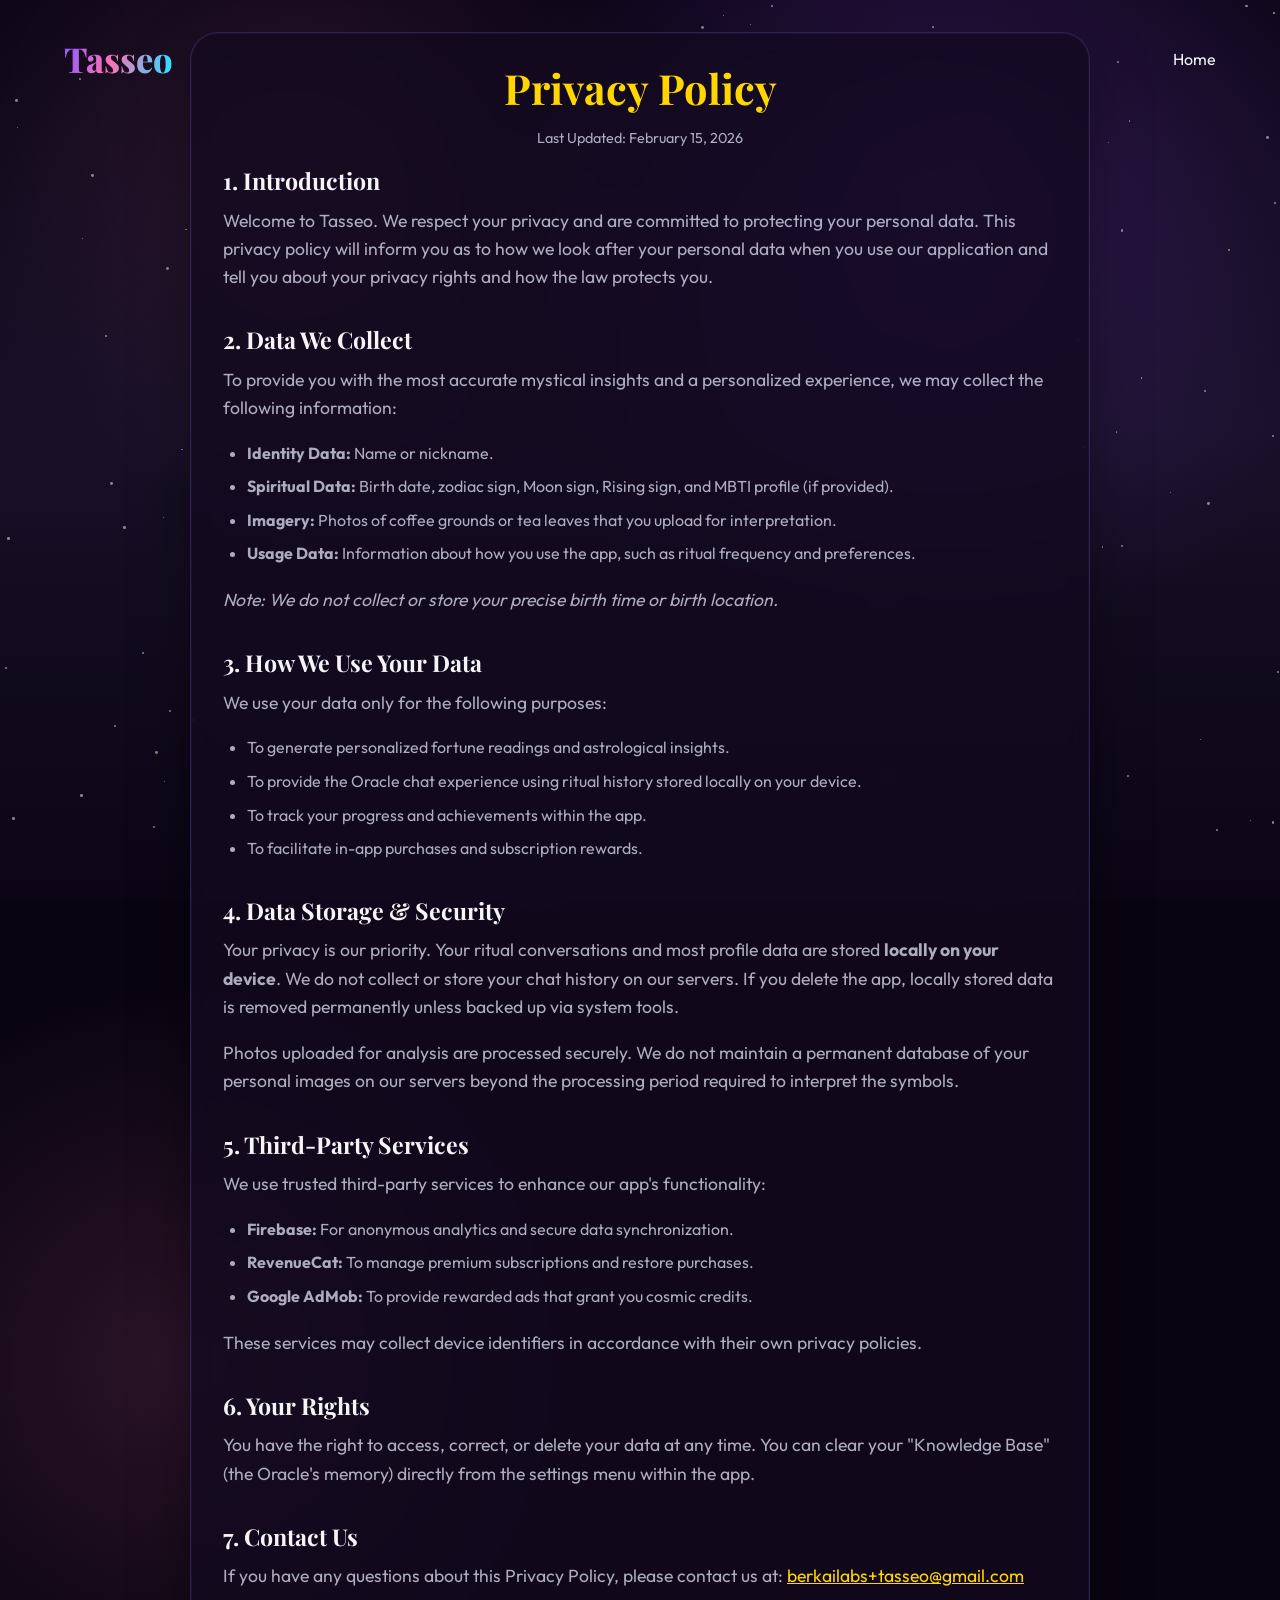
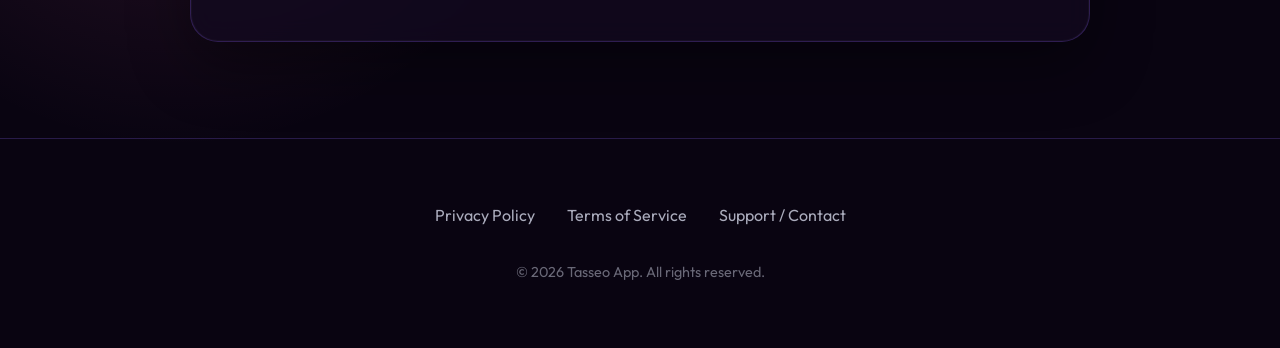
==== privacy.html @ 3be17730 "yeniden design" ====
<!DOCTYPE html>
<html lang="en">
<head>
    <meta charset="UTF-8">
    <meta name="viewport" content="width=device-width, initial-scale=1.0">
    <title>Tasseo | Privacy Policy</title>
    <link rel="stylesheet" href="styles.css">
    <style>
        .last-updated {
            text-align: center;
            color: var(--text-secondary);
            font-size: 0.9rem;
            margin-bottom: 3rem;
        }
    </style>
</head>
<body>

    <div class="stars-container" id="stars"></div>

    <nav>
        <a href="index.html" class="logo">Tasseo</a>
        <div class="nav-links">
            <a href="index.html">Home</a>
        </div>
    </nav>

    <main class="container">
        <div class="glass-card content-card">
            <h1 class="legal-title">Privacy Policy</h1>
            <p class="last-updated">Last Updated: February 15, 2026</p>

            <section>
                <h2>1. Introduction</h2>
                <p>Welcome to Tasseo. We respect your privacy and are committed to protecting your personal data. This privacy policy will inform you as to how we look after your personal data when you use our application and tell you about your privacy rights and how the law protects you.</p>
            </section>

            <section>
                <h2>2. Data We Collect</h2>
                <p>To provide you with the most accurate mystical insights and a personalized experience, we may collect the following information:</p>
                <ul>
                    <li><strong>Identity Data:</strong> Name or nickname.</li>
                    <li><strong>Spiritual Data:</strong> Birth date, zodiac sign, Moon sign, Rising sign, and MBTI profile (if provided).</li>
                    <li><strong>Imagery:</strong> Photos of coffee grounds or tea leaves that you upload for interpretation.</li>
                    <li><strong>Usage Data:</strong> Information about how you use the app, such as ritual frequency and preferences.</li>
                </ul>
                <p><em>Note: We do not collect or store your precise birth time or birth location.</em></p>
            </section>

            <section>
                <h2>3. How We Use Your Data</h2>
                <p>We use your data only for the following purposes:</p>
                <ul>
                    <li>To generate personalized fortune readings and astrological insights.</li>
                    <li>To provide the Oracle chat experience using ritual history stored locally on your device.</li>
                    <li>To track your progress and achievements within the app.</li>
                    <li>To facilitate in-app purchases and subscription rewards.</li>
                </ul>
            </section>

            <section>
                <h2>4. Data Storage & Security</h2>
                <p>Your privacy is our priority. Your ritual conversations and most profile data are stored <strong>locally on your device</strong>. We do not collect or store your chat history on our servers. If you delete the app, locally stored data is removed permanently unless backed up via system tools.</p>
                <p>Photos uploaded for analysis are processed securely. We do not maintain a permanent database of your personal images on our servers beyond the processing period required to interpret the symbols.</p>
            </section>

            <section>
                <h2>5. Third-Party Services</h2>
                <p>We use trusted third-party services to enhance our app's functionality:</p>
                <ul>
                    <li><strong>Firebase:</strong> For anonymous analytics and secure data synchronization.</li>
                    <li><strong>RevenueCat:</strong> To manage premium subscriptions and restore purchases.</li>
                    <li><strong>Google AdMob:</strong> To provide rewarded ads that grant you cosmic credits.</li>
                </ul>
                <p>These services may collect device identifiers in accordance with their own privacy policies.</p>
            </section>

            <section>
                <h2>6. Your Rights</h2>
                <p>You have the right to access, correct, or delete your data at any time. You can clear your "Knowledge Base" (the Oracle's memory) directly from the settings menu within the app.</p>
            </section>

            <section>
                <h2>7. Contact Us</h2>
                <p>If you have any questions about this Privacy Policy, please contact us at: <a href="mailto:berkailabs+tasseo@gmail.com" style="color: var(--celestial-gold);">berkailabs+tasseo@gmail.com</a></p>
            </section>
        </div>
    </main>

    <footer>
        <div class="container footer-content">
            <div class="footer-links">
                <a href="privacy.html">Privacy Policy</a>
                <a href="terms.html">Terms of Service</a>
                <a href="support.html">Support / Contact</a>
            </div>
            <div class="copyright">
                &copy; 2026 Tasseo App. All rights reserved.
            </div>
        </div>
    </footer>

    <script>
        const container = document.getElementById('stars');
        const starCount = 150;
        for (let i = 0; i < starCount; i++) {
            const star = document.createElement('div');
            star.className = 'star';
            const x = Math.random() * 100;
            const y = Math.random() * 100;
            const size = Math.random() * 2 + 1;
            const duration = Math.random() * 3 + 2;
            const delay = Math.random() * 5;
            star.style.left = `${x}%`;
            star.style.top = `${y}%`;
            star.style.width = `${size}px`;
            star.style.height = `${size}px`;
            star.style.setProperty('--duration', `${duration}s`);
            star.style.animationDelay = `${delay}s`;
            container.appendChild(star);
        }
    </script>
</body>
</html>
---- styles.css ----
/* Shared Styles for Tasseo Website */

@import url('https://fonts.googleapis.com/css2?family=Outfit:wght@300;400;600;700;800&family=Playfair+Display:wght@700;800&display=swap');

:root {
    --mystic-purple: #251044;
    --deep-violet: #14091f;
    --celestial-gold: #ffd600;
    --oracle-pink: #ff71b5;
    --oracle-violet: #8e5cff;
    --ethereal-teal: #38d8ff;
    --void-black: #090411;
    --text-primary: #F5F5F7;
    --text-secondary: rgba(221, 225, 242, 0.76);
    --muted-text: #7f879d;
    --glass-bg: rgba(18, 10, 31, 0.78);
    --glass-border: rgba(143, 100, 255, 0.24);
    --pink-border: rgba(255, 113, 181, 0.36);
}

* {
    margin: 0;
    padding: 0;
    box-sizing: border-box;
    font-family: 'Outfit', sans-serif;
}

body {
    background:
        radial-gradient(circle at 74% 12%, rgba(142, 92, 255, 0.22), transparent 30rem),
        radial-gradient(circle at 14% 70%, rgba(255, 113, 181, 0.14), transparent 24rem),
        var(--void-black);
    color: var(--text-primary);
    line-height: 1.6;
    overflow-x: hidden;
    display: flex;
    flex-direction: column;
    min-height: 100vh;
}

/* Background Animation */
.stars-container {
    position: fixed;
    top: 0;
    left: 0;
    width: 100vw;
    height: 100vh;
    z-index: -1;
    background:
        radial-gradient(circle at 74% 22%, rgba(108, 51, 176, 0.34), transparent 28rem),
        radial-gradient(circle at 23% 18%, rgba(255, 113, 181, 0.12), transparent 22rem),
        linear-gradient(180deg, #0b0515 0%, #171027 48%, #0b0515 100%);
    overflow: hidden;
}

.star {
    position: absolute;
    background: white;
    border-radius: 50%;
    opacity: 0.5;
    animation: twinkle var(--duration, 3s) infinite ease-in-out;
}

@keyframes twinkle {
    0%, 100% { opacity: 0.2; transform: scale(1); }
    50% { opacity: 1; transform: scale(1.2); }
}

/* Navigation */
nav {
    display: flex;
    justify-content: space-between;
    align-items: center;
    padding: 2rem 5%;
    position: absolute;
    top: 0;
    left: 0;
    width: 100%;
    z-index: 10;
}

.logo {
    font-family: 'Playfair Display', serif;
    font-size: 2.15rem;
    font-weight: 800;
    letter-spacing: 0;
    background: linear-gradient(105deg, #9b5cff 8%, var(--oracle-pink) 45%, var(--ethereal-teal) 92%);
    -webkit-background-clip: text;
    -webkit-text-fill-color: transparent;
    text-decoration: none;
}

.nav-links {
    display: flex;
    gap: 2rem;
}

.nav-links a {
    color: var(--text-primary);
    text-decoration: none;
    font-weight: 400;
    transition: color 0.3s;
}

.nav-links a:hover {
    color: var(--oracle-pink);
}

/* Layout */
main {
    flex: 1;
    padding-top: 5.5rem;
}

.container {
    max-width: 1200px;
    margin: 0 auto;
    padding: 0 2rem;
}

.glass-card {
    background: var(--glass-bg);
    backdrop-filter: blur(12px);
    -webkit-backdrop-filter: blur(12px);
    border: 1px solid var(--glass-border);
    border-radius: 28px;
    padding: 2rem;
    box-shadow: 0 24px 60px rgba(0, 0, 0, 0.38), inset 0 0 0 1px rgba(255, 255, 255, 0.03);
}

.content-card {
    max-width: 900px;
    margin: 2rem auto;
}

.content-card section {
    margin-top: 2.25rem;
}

.content-card section:first-of-type {
    margin-top: 0;
}

.content-card h2 {
    font-size: 1.45rem;
    margin-bottom: 0.85rem;
}

.content-card p {
    margin-bottom: 1.15rem;
}

.content-card ul {
    margin-top: 0.35rem;
    margin-bottom: 1.2rem;
}

.legal-title {
    font-size: clamp(2rem, 4vw, 2.6rem);
    text-align: center;
    color: var(--celestial-gold);
    -webkit-text-fill-color: currentColor;
    background: none;
    margin-bottom: 1rem;
}

/* Typography elements */
h1 {
    font-family: 'Playfair Display', serif;
    font-size: clamp(4rem, 9vw, 8rem);
    margin-bottom: 1rem;
    background: linear-gradient(105deg, #a268ff 5%, var(--oracle-pink) 48%, #60dbff 94%);
    -webkit-background-clip: text;
    -webkit-text-fill-color: transparent;
    line-height: 1.1;
}

h1 span {
    background: linear-gradient(135deg, var(--oracle-pink), var(--ethereal-teal));
    -webkit-background-clip: text;
    -webkit-text-fill-color: transparent;
}

h2 {
    font-family: 'Playfair Display', serif;
    font-size: clamp(2.1rem, 4vw, 4rem);
    color: var(--text-primary);
    margin-bottom: 1.5rem;
    line-height: 1.08;
}

h3 {
    font-size: 1.45rem;
    color: var(--text-primary);
    margin: 1.25rem 0 0.75rem;
}

p {
    color: var(--text-secondary);
    font-size: 1.1rem;
    margin-bottom: 1.5rem;
}

ul {
    padding-left: 1.5rem;
    margin-bottom: 1.5rem;
}

li {
    color: var(--text-secondary);
    margin-bottom: 0.5rem;
}

/* Buttons */
.btn {
    display: inline-flex;
    align-items: center;
    justify-content: center;
    padding: 1rem 2rem;
    border-radius: 50px;
    font-weight: 600;
    text-decoration: none;
    transition: all 0.3s ease;
    gap: 0.5rem;
}

.btn-primary {
    background: linear-gradient(135deg, var(--oracle-pink), #b66dff);
    color: #120718;
    box-shadow: 0 10px 30px rgba(255, 113, 181, 0.28);
}

.btn-primary:hover {
    transform: translateY(-2px);
    box-shadow: 0 12px 34px rgba(255, 113, 181, 0.38);
}

.btn-secondary {
    background: var(--glass-bg);
    border: 1px solid var(--glass-border);
    color: var(--text-primary);
    backdrop-filter: blur(10px);
}

.btn-secondary:hover {
    background: rgba(255, 255, 255, 0.1);
    transform: translateY(-2px);
}

/* Store Badge Styles */
.store-badges {
    display: flex;
    gap: 1rem;
    margin-top: 2rem;
}

.store-badge {
    height: 50px;
    transition: transform 0.3s;
}

.store-badge:hover {
    transform: scale(1.05);
}

/* Footer */
footer {
    padding: 4rem 2rem;
    text-align: center;
    border-top: 1px solid var(--glass-border);
    margin-top: 4rem;
}

.footer-content {
    display: flex;
    flex-direction: column;
    gap: 2rem;
    align-items: center;
}

.footer-links {
    display: flex;
    gap: 2rem;
    flex-wrap: wrap;
    justify-content: center;
}

footer a {
    color: var(--text-secondary);
    text-decoration: none;
    transition: color 0.3s;
}

footer a:hover {
    color: var(--oracle-pink);
}

.hero {
    display: grid;
    grid-template-columns: minmax(0, 0.92fr) minmax(420px, 1.08fr);
    align-items: center;
    min-height: calc(100vh - 5.5rem);
    gap: 4rem;
    padding-top: 3rem;
    padding-bottom: 5rem;
}

.hero-copy {
    position: relative;
    z-index: 2;
}

.hero-kicker {
    color: var(--text-primary);
    font-family: 'Playfair Display', serif;
    font-size: clamp(2rem, 3vw, 3.1rem);
    line-height: 1.18;
    margin-bottom: 1rem;
}

.hero-text {
    max-width: 42rem;
    font-size: 1.22rem;
}

.hero-actions,
.ritual-row {
    display: flex;
    align-items: center;
    flex-wrap: wrap;
    gap: 1rem;
}

.hero-actions {
    margin: 2rem 0;
}

.ritual-row div {
    display: flex;
    align-items: center;
    gap: 0.7rem;
    color: var(--text-secondary);
    font-weight: 600;
}

.ritual-row span {
    display: grid;
    place-items: center;
    width: 3rem;
    height: 3rem;
    border-radius: 50%;
    background: rgba(255, 113, 181, 0.13);
    color: var(--oracle-pink);
    box-shadow: 0 0 28px rgba(255, 113, 181, 0.18);
}

.download-btn {
    display: inline-flex;
    align-items: center;
    gap: 0.75rem;
    min-height: 3.8rem;
    padding: 0.9rem 1.25rem;
    border-radius: 999px;
    color: var(--text-primary);
    text-decoration: none;
    border: 1px solid rgba(255, 255, 255, 0.14);
    background: rgba(255, 255, 255, 0.06);
    box-shadow: 0 18px 38px rgba(0, 0, 0, 0.28);
}

.download-icon {
    display: grid;
    place-items: center;
    width: 2.25rem;
    height: 2.25rem;
    border-radius: 50%;
    background: rgba(255, 255, 255, 0.1);
    color: currentColor;
    flex: 0 0 auto;
}

.download-icon svg {
    width: 1.25rem;
    height: 1.25rem;
    fill: currentColor;
    display: block;
}

.download-btn-ios {
    background: linear-gradient(135deg, rgba(255, 113, 181, 0.95), rgba(142, 92, 255, 0.9));
    color: #120718;
}

.download-btn-android {
    border-color: rgba(56, 216, 255, 0.32);
    background: rgba(56, 216, 255, 0.1);
}

.download-btn:hover {
    transform: translateY(-2px);
}

.phone-stage {
    min-height: 620px;
    position: relative;
    isolation: isolate;
}

.phone-stage::before {
    content: "";
    position: absolute;
    inset: 10% 4% 0;
    background:
        radial-gradient(circle at 52% 48%, rgba(56, 216, 255, 0.18), transparent 18rem),
        radial-gradient(circle at 35% 62%, rgba(255, 113, 181, 0.18), transparent 18rem);
    filter: blur(10px);
    z-index: -1;
}

.phone-shot {
    position: absolute;
    width: min(27vw, 255px);
    border-radius: 36px;
    box-shadow: 0 36px 80px rgba(0, 0, 0, 0.62), 0 0 0 1px rgba(255, 255, 255, 0.16);
}

.phone-shot-main {
    left: 50%;
    top: 2%;
    width: min(29vw, 278px);
    transform: translateX(-50%);
    z-index: 3;
}

.phone-shot-left {
    left: 4%;
    top: 8%;
    transform: rotate(-3deg);
    z-index: 2;
}

.phone-shot-right {
    right: 4%;
    top: 8%;
    transform: rotate(3deg);
    z-index: 2;
}

.section {
    padding: 6rem 2rem;
}

.section-heading {
    max-width: 760px;
    text-align: center;
    margin: 0 auto 3rem;
}

.eyebrow {
    color: var(--oracle-pink);
    font-size: 0.9rem;
    font-weight: 800;
    letter-spacing: 0.14em;
    text-transform: uppercase;
    margin-bottom: 0.8rem;
}

.feature-grid {
    display: grid;
    grid-template-columns: repeat(3, 1fr);
    gap: 1.4rem;
}

.feature-card {
    min-height: 260px;
    border-color: var(--glass-border);
}

.feature-icon {
    display: grid;
    place-items: center;
    width: 4.6rem;
    height: 4.6rem;
    border-radius: 50%;
    font-size: 2rem;
}

.feature-icon.pink {
    background: rgba(255, 113, 181, 0.16);
    color: var(--oracle-pink);
}

.feature-icon.cyan {
    background: rgba(56, 216, 255, 0.14);
    color: var(--ethereal-teal);
}

.feature-icon.gold {
    background: rgba(255, 214, 0, 0.13);
    color: var(--celestial-gold);
}

.ritual-flow {
    display: grid;
    grid-template-columns: repeat(3, 1fr);
    gap: 1px;
    padding-top: 0;
}

.flow-card {
    background: rgba(12, 6, 21, 0.74);
    border: 1px solid var(--glass-border);
    padding: 2rem;
    min-height: 240px;
}

.flow-card:first-child {
    border-radius: 30px 0 0 30px;
}

.flow-card:last-child {
    border-radius: 0 30px 30px 0;
}

.flow-card span {
    display: inline-flex;
    margin-bottom: 1.2rem;
    color: var(--oracle-pink);
    font-weight: 800;
    letter-spacing: 0.14em;
}

.detail-grid {
    display: grid;
    grid-template-columns: repeat(3, 1fr);
    gap: 1.2rem;
}

.detail-grid article {
    min-height: 220px;
    padding: 1.6rem;
    border: 1px solid rgba(143, 100, 255, 0.2);
    border-radius: 24px;
    background:
        radial-gradient(circle at 18% 0%, rgba(255, 113, 181, 0.1), transparent 12rem),
        rgba(11, 6, 20, 0.74);
}

.detail-grid h3 {
    margin-top: 0;
}

.showcase {
    padding: 6rem 0;
}

.showcase-layout {
    display: grid;
    grid-template-columns: minmax(0, 1fr) minmax(280px, 430px);
    align-items: center;
    gap: 4rem;
}

.stat-card {
    display: inline-flex;
    align-items: center;
    gap: 1rem;
    margin-top: 1rem;
    padding: 1rem 1.2rem;
    border: 1px solid var(--pink-border);
    border-radius: 22px;
    background: rgba(255, 113, 181, 0.08);
}

.stat-card strong {
    font-family: 'Playfair Display', serif;
    font-size: 3rem;
    line-height: 1;
    transform: translateY(-0.08em);
}

.stat-card span {
    color: var(--text-secondary);
    line-height: 1.25;
}

.screenshot-card {
    max-height: 620px;
    overflow: hidden;
    border-radius: 36px;
    box-shadow: 0 30px 90px rgba(0, 0, 0, 0.5);
}

.screenshot-card img {
    display: block;
    width: 100%;
}

.reading-carousel {
    position: relative;
    overflow: hidden;
    margin-inline: calc(50% - 50vw);
    padding: 0.5rem 0 2rem;
    mask-image: linear-gradient(90deg, transparent, #000 10%, #000 90%, transparent);
}

.reading-track {
    display: flex;
    width: max-content;
    gap: 1.15rem;
    animation: reading-scroll 42s linear infinite;
}

.reading-track img {
    display: block;
    width: min(68vw, 310px);
    aspect-ratio: 9 / 16;
    object-fit: cover;
    object-position: top;
    border-radius: 30px;
    border: 1px solid rgba(143, 100, 255, 0.24);
    background: rgba(12, 6, 21, 0.72);
    box-shadow: 0 24px 70px rgba(0, 0, 0, 0.36);
}

@keyframes reading-scroll {
    from {
        transform: translateX(0);
    }
    to {
        transform: translateX(calc(-50% - 0.575rem));
    }
}

.copyright {
    color: var(--text-secondary);
    opacity: 0.6;
    font-size: 0.9rem;
}

/* Responsiveness */
@media (max-width: 768px) {
    h1 { font-size: 4rem; }
    h1 span {
        background: linear-gradient(135deg, #FF71B5, #9B5DE5, #4CC9F0);
        -webkit-background-clip: text;
        -webkit-text-fill-color: transparent;
    }
    h2 { font-size: 1.8rem; }
    .store-badges { flex-direction: column; align-items: center; }
    nav { 
        padding: 1.5rem 5%; 
        position: relative;
    }
    .nav-links { gap: 1rem; font-size: 0.9rem; }
    .logo {
        font-size: 1.5rem;
    }
    main {
        padding-top: 0;
    }
    .glass-card {
        padding: 2rem 1.5rem;
    }
    .hero {
        grid-template-columns: 1fr;
        min-height: auto;
        gap: 2rem;
        padding-top: 2rem;
        text-align: center;
    }
    .hero-actions,
    .ritual-row {
        justify-content: center;
    }
    .phone-stage {
        min-height: 500px;
        margin-inline: -1.5rem;
    }
    .phone-shot {
        width: 36vw;
        border-radius: 24px;
    }
    .phone-shot-main {
        left: 50%;
        width: 41vw;
        transform: translateX(-50%);
    }
    .phone-shot-left { left: 2%; top: 10%; }
    .phone-shot-right { right: 2%; top: 10%; }
    .feature-grid,
    .ritual-flow,
    .detail-grid,
    .showcase-layout {
        grid-template-columns: 1fr;
    }
    .reading-track {
        gap: 0.85rem;
        animation-duration: 34s;
    }
    .reading-track img {
        width: 66vw;
        border-radius: 22px;
    }
    .flow-card,
    .flow-card:first-child,
    .flow-card:last-child {
        border-radius: 24px;
    }
    .section,
    .showcase {
        padding-top: 4rem;
        padding-bottom: 4rem;
    }
}

/* Common Stars Script Injection Class */
.document-script-placeholder {}
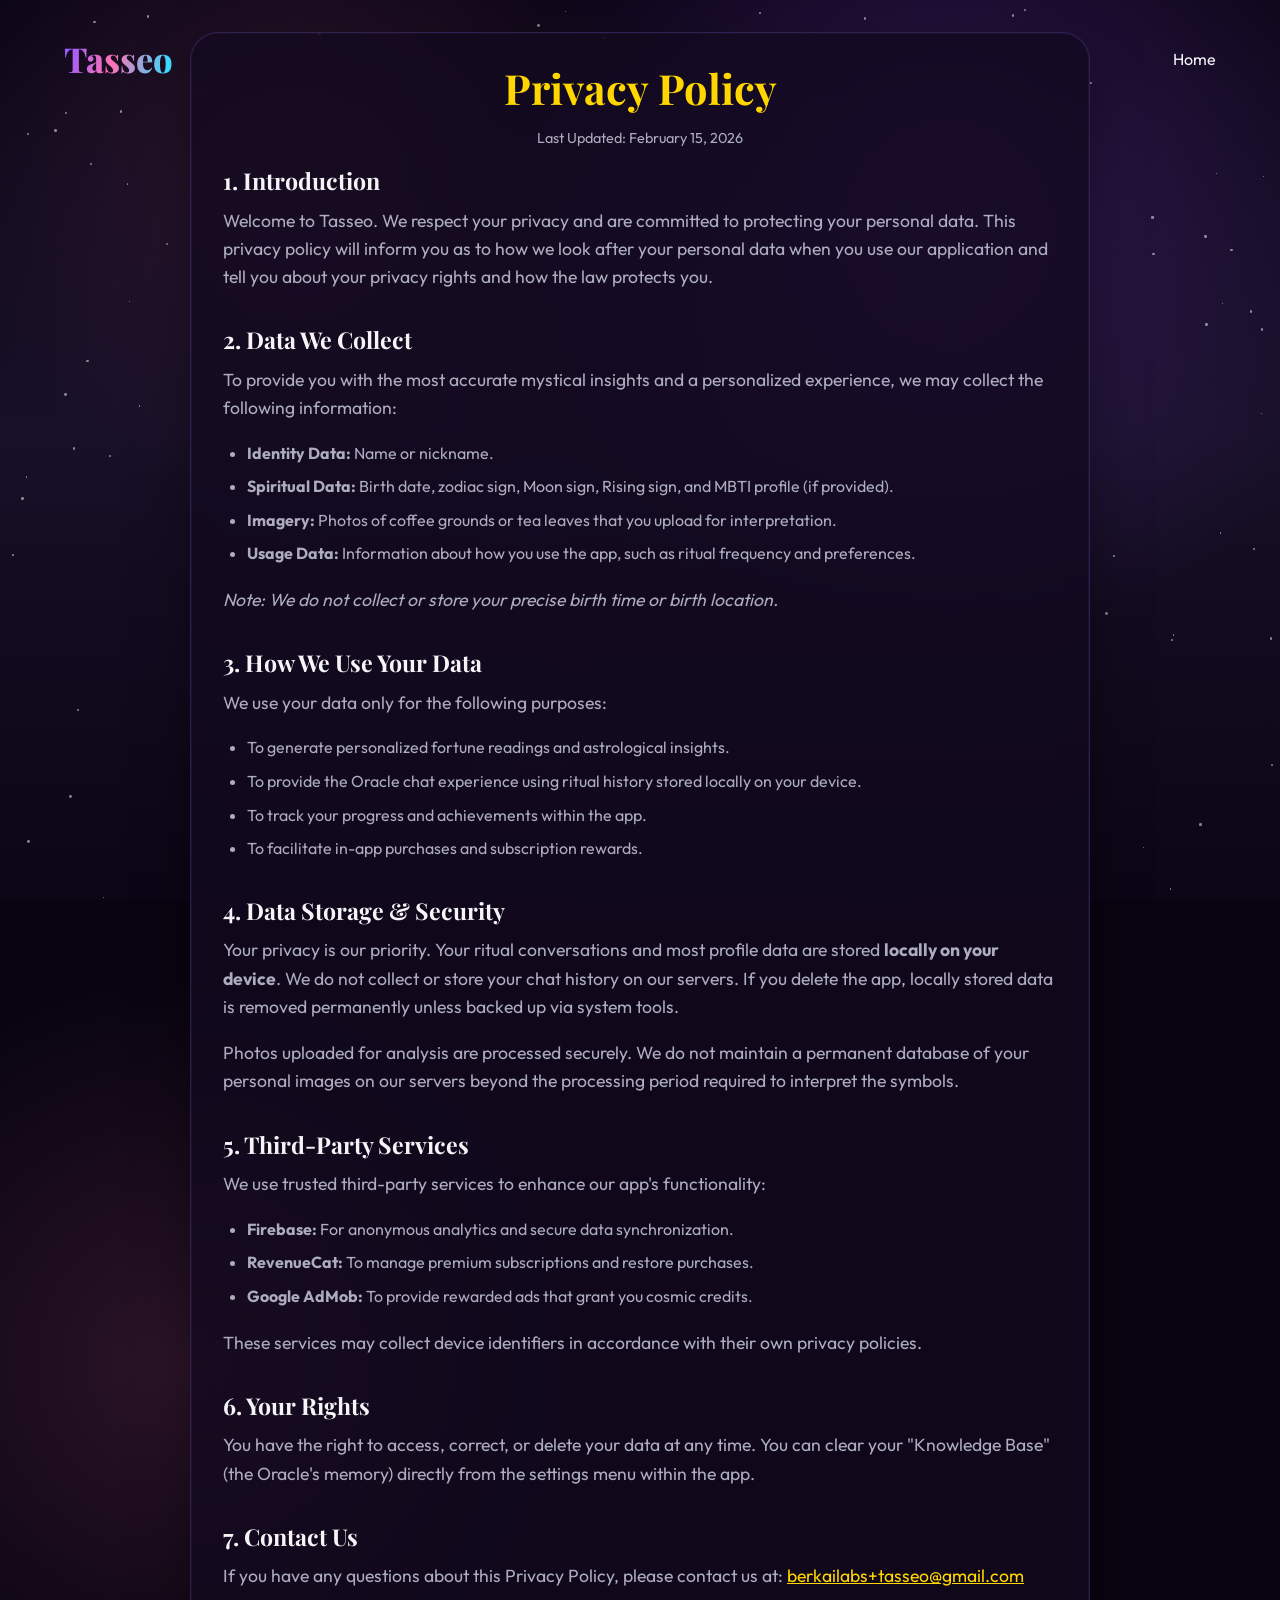
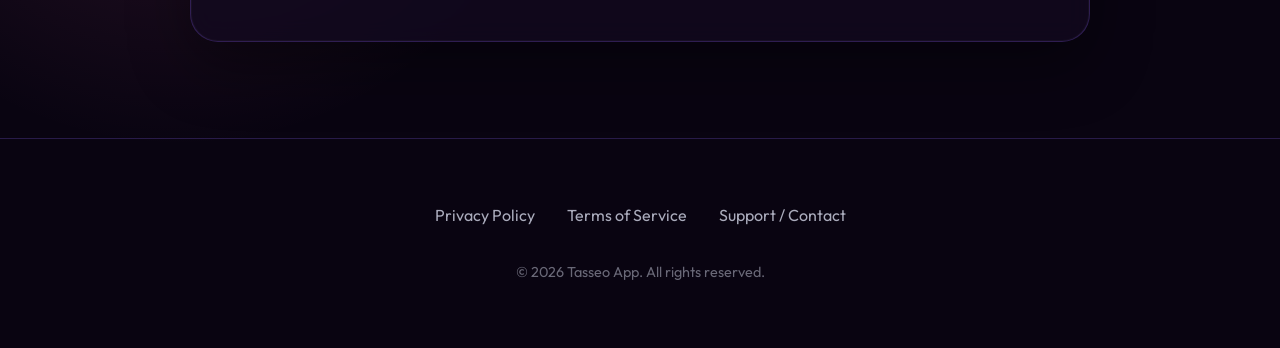
==== commit 9fbb72bc: "fix: point Tasseo links to Google Play and remove iOS badge" ====
--- a/privacy.html
+++ b/privacy.html
@@ -19,7 +19,7 @@
     <div class="stars-container" id="stars"></div>
 
     <nav>
-        <a href="index.html" class="logo">Tasseo</a>
+        <a href="https://play.google.com/store/apps/details?id=com.tasseo.app" class="logo">Tasseo</a>
         <div class="nav-links">
             <a href="index.html">Home</a>
         </div>
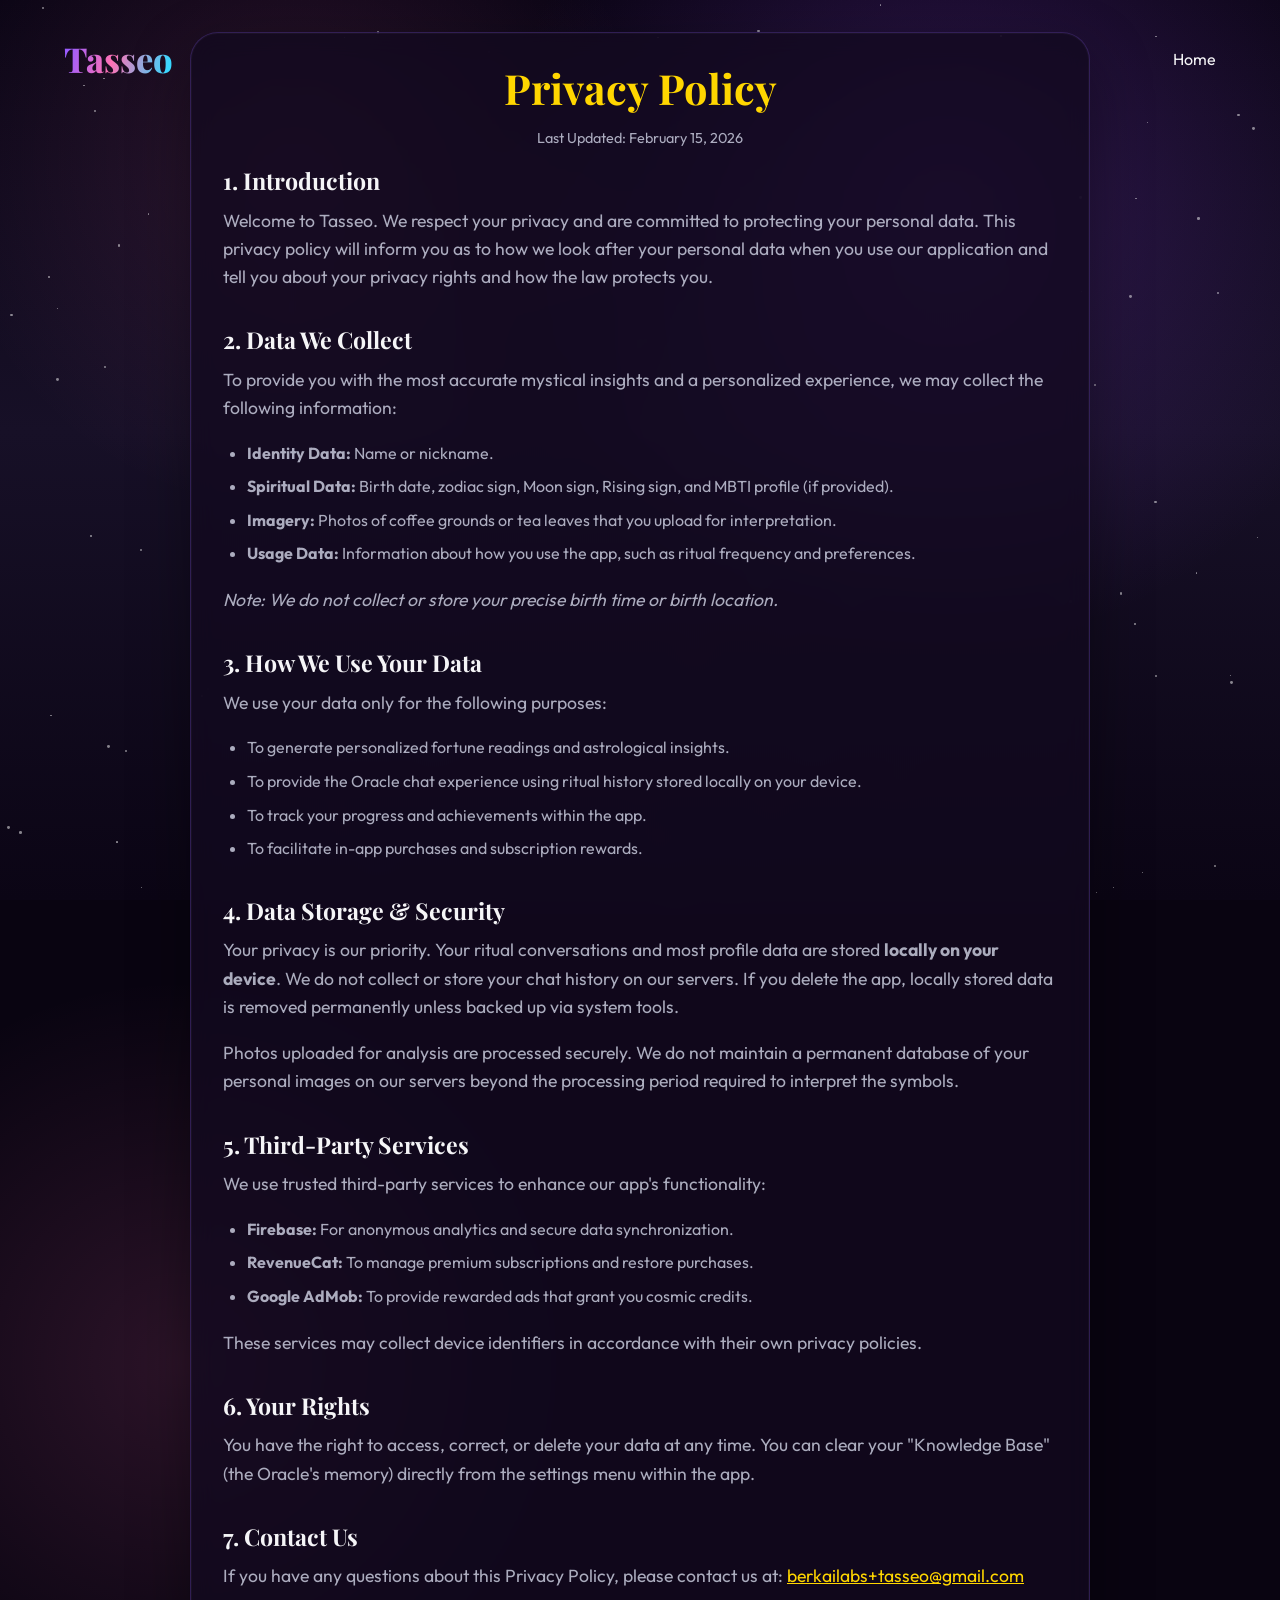
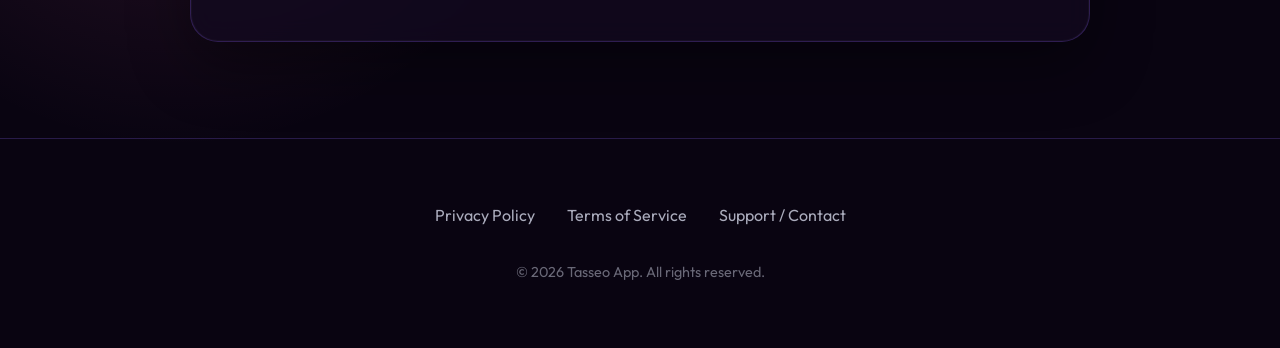
==== commit f303e41b: "chore: keep legal and support logo links on homepage" ====
--- a/privacy.html
+++ b/privacy.html
@@ -19,7 +19,7 @@
     <div class="stars-container" id="stars"></div>
 
     <nav>
-        <a href="https://play.google.com/store/apps/details?id=com.tasseo.app" class="logo">Tasseo</a>
+        <a href="index.html" class="logo">Tasseo</a>
         <div class="nav-links">
             <a href="index.html">Home</a>
         </div>
